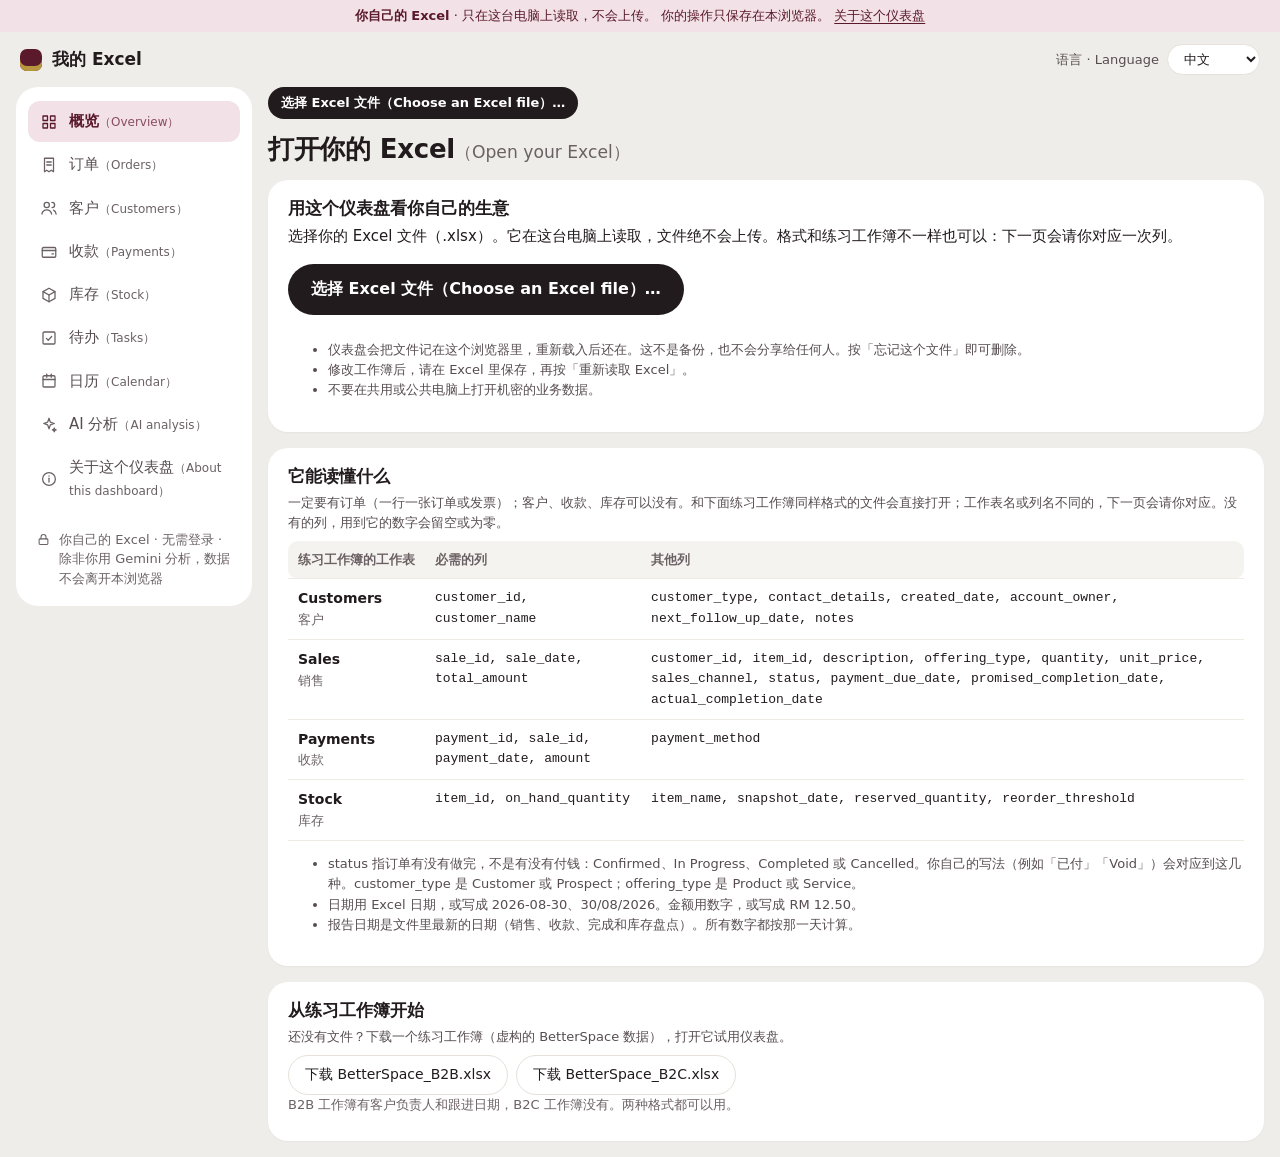
==== src/index.html @ 2688cf26 "Initial commit" ====
<!doctype html>
<html lang="zh-CN">
<head>
<meta charset="utf-8">
<meta name="viewport" content="width=device-width, initial-scale=1">
<!-- Data, code and styles are part of this page. The only address it may connect to is Google's Gemini API,
     used only when the viewer presses "Analyse with Gemini" with their own key (src/briefs/gemini.js). -->
<meta http-equiv="Content-Security-Policy" content="default-src 'none'; script-src 'self'; style-src 'self' 'unsafe-inline'; img-src 'self' data:; connect-src https://generativelanguage.googleapis.com; font-src 'none'; base-uri 'none'; form-action 'none'">
<meta name="robots" content="noindex">
<title>业务仪表盘 · Business dashboard</title>
<meta name="theme-color" content="#EFEDE9">
<link rel="stylesheet" href="style.css">
<link rel="icon" href="data:image/svg+xml,%3Csvg xmlns='http://www.w3.org/2000/svg' viewBox='0 0 32 32'%3E%3Crect width='32' height='32' rx='6' fill='%235A1A2B'/%3E%3Cpath d='M8 22V12M14 22V8M20 22v-7M26 22v-3' stroke='%23B8963E' stroke-width='3' stroke-linecap='round'/%3E%3C/svg%3E">
</head>
<body>
<noscript><p class="notice">这个演示需要开启 JavaScript。This demo needs JavaScript enabled.</p></noscript>

<div id="ribbon" class="ribbon" role="note"></div>
<div id="shell" class="shell">
  <header class="topbar">
    <button id="menu-toggle" class="icon-btn" aria-label="Menu" aria-expanded="false" aria-controls="nav">☰</button>
    <div class="brand"><span class="brand-mark" aria-hidden="true"></span><span id="business-name">我的 Excel</span></div>
    <div class="topbar-right">
      <label class="lang"><span>语言 · Language</span>
        <select id="lang-select"><option value="zh-CN">中文</option><option value="en">English</option></select>
      </label>
    </div>
  </header>
  <div class="layout">
    <nav id="nav" class="sidenav" aria-label="Sections"></nav>
    <main id="main" class="main" tabindex="-1">
      <div id="scenario-bar" class="scenario-bar"></div>
      <div id="banner" class="banner" hidden></div>
      <div id="page"></div>
    </main>
  </div>
</div>

<div id="toast" class="toast" role="status" aria-live="polite" hidden></div>
<div id="modal-root"></div>

<script type="module" src="main.js"></script>
</body>
</html>
---- src/style.css ----
/* Business Dashboard Starter — the redesigned look (Oct 2026): white rounded cards on a light warm-grey
   canvas, the brand's 深酒红 wine for emphasis and a soft rose tint for selection, near-black
   pill buttons. Light only by design. Every text colour was checked for at least 4.5:1 contrast
   on the surface it sits on (2026-10-20); chart colours are the validated steps of the earlier look
   (CVD ΔE ≥ 16, ≥ 3:1 on the card). Gold is decoration only, never text.
   No web fonts: the page must work offline, so it uses the fonts already on the computer. */
:root {
  color-scheme: light;
  /* brand */
  --brand: #5A1A2B;        /* 深酒红: emphasis, the reporting date, the dark alert card */
  --brand-soft: #F3E1E8;   /* rose tint: selected menu item, the main figure's card */
  --brand-ink: #5A1A2B;    /* text on the rose tint (10:1) */
  --gold: #B8963E;         /* 古铜金: decoration only (the logo stripe) */
  --page: #EFEDE9;         /* canvas behind the cards */
  --surface: #FFFFFF;      /* cards */
  --surface-2: #F5F3EF;    /* soft fill: hover, tracks, code, side panel items */
  --border: #E6E1DA;       /* hairlines */
  --warm-grey: #8A8084;    /* lines and dashed note outline */
  /* text */
  --ink: #221B1D;          /* body text, 16:1 on white */
  --ink-2: #574D50;        /* secondary text, 8:1 */
  --muted: #6B6164;        /* captions, 6.0:1 on white, 5.1:1 on the canvas */
  /* buttons */
  --btn: #221B1D;          /* primary button */
  --btn-hover: #000000;
  /* charts (validated: lightness band, chroma, CVD ΔE ≥ 16, ≥ 3:1 on card) */
  --accent: #93324B;       /* series 1: wine step */
  --accent-soft: #F3E1E8;
  --series-2: #B08A33;     /* series 2: gold step */
  --series-3: #2370B5;     /* blue */
  --grid: #EEEAE4;
  --axis: #D3CABF;
  /* calendar types: tint + text (≥ 7:1 on the tint) + dot */
  --pay-bg: #FBEBCB;  --pay-ink: #6B4205;  --pay-dot: #C9821F;
  --fol-bg: #ECE6F8;  --fol-ink: #3E2F78;  --fol-dot: #7B66C9;
  --pro-bg: #E3EDD2;  --pro-ink: #2F4A17;  --pro-dot: #5E8F30;
  --task-bg: #DDEBFA; --task-ink: #1B4C80; --task-dot: #2370B5;
  --note-bg: #F2F0EC; --note-ink: #4A4245;
  --overdue: #C9372C;      /* outline and mark for a past deadline (≥ 4.2:1 on the tints, 5.2:1 on white; always with "!") */
  /* status: always shown with a word, never colour alone */
  --good: #3F7A3A;
  --good-text: #3F7A3A;
  --warning: #D08A2A;
  --warning-text: #A5520F;
  --serious: #C66A3D;
  --critical: #C2410C;
  --radius: 14px;          /* controls and small panels */
  --radius-lg: 20px;       /* cards */
  --shadow: 0 1px 2px rgba(34, 27, 29, 0.04);
  --nav-w: 236px;
  --font: "Segoe UI Variable Text", "Segoe UI", -apple-system, BlinkMacSystemFont, "PingFang SC", "Microsoft YaHei UI", "Microsoft YaHei", "Noto Sans SC", "Noto Sans CJK SC", "Source Han Sans SC", system-ui, sans-serif;
}

* { box-sizing: border-box; }
html, body { margin: 0; background: var(--page); color: var(--ink); font: 15px/1.55 var(--font); -webkit-font-smoothing: antialiased; }
[hidden] { display: none !important; }
a { color: var(--brand); text-underline-offset: 3px; }
h1, h2, h3 { margin: 0 0 8px; line-height: 1.25; color: var(--ink); font-weight: 700; text-wrap: balance; }
h1 { font-size: 26px; letter-spacing: -0.01em; } h2 { font-size: 17px; font-weight: 650; } h3 { font-size: 15px; font-weight: 650; }
h1 .en { color: var(--muted); font-weight: 500; font-size: 0.66em; letter-spacing: 0; }
p { margin: 0 0 8px; }
.muted { color: var(--muted); }
.ink2 { color: var(--ink-2); }
.small { font-size: 13px; }
.mono { font-family: ui-monospace, SFMono-Regular, Menlo, Consolas, monospace; font-size: 13px; }
.num { font-variant-numeric: tabular-nums; }
.nowrap { white-space: nowrap; }
.right { text-align: right; }
code { font-family: ui-monospace, SFMono-Regular, Menlo, Consolas, monospace; font-size: 0.92em; background: var(--surface-2); padding: 1px 6px; border-radius: 6px; }
.ico { width: 18px; height: 18px; flex: none; fill: none; stroke: currentColor; stroke-width: 1.7; stroke-linecap: round; stroke-linejoin: round; }

.brand { display: flex; align-items: center; gap: 10px; font-weight: 700; }
.brand-mark { width: 22px; height: 22px; border-radius: 7px; background: var(--brand); box-shadow: inset 0 -5px 0 var(--gold); flex: none; }

/* shell */
.shell { min-height: 100vh; }
.ribbon { background: var(--brand-soft); color: var(--brand-ink); font-size: 13px; padding: 6px 16px; text-align: center; }
.ribbon strong { font-weight: 700; }
.ribbon a { color: var(--brand-ink); }
.topbar { position: sticky; top: 0; z-index: 20; display: flex; align-items: center; gap: 12px; padding: 12px 20px; background: var(--page); }
.topbar .brand { color: var(--ink); font-size: 17px; flex: 1; min-width: 0; overflow: hidden; text-overflow: ellipsis; white-space: nowrap; }
#business-name { min-width: 0; overflow: hidden; text-overflow: ellipsis; }
.topbar-right { display: flex; align-items: center; gap: 8px; }
.lang { display: inline-flex; align-items: center; gap: 8px; font-size: 13px; color: var(--ink-2); }
.lang select { padding: 6px 12px; border-radius: 999px; }
.scenario-bar { display: flex; flex-wrap: wrap; align-items: center; gap: 8px 10px; margin-bottom: 14px; }
.scenario-bar:empty { display: none; }
.scn-group { display: flex; align-items: center; gap: 6px; flex-wrap: wrap; }
.scn-label { font-size: 12px; color: var(--muted); font-weight: 600; }
.segmented { display: inline-flex; border: 1px solid var(--border); border-radius: 999px; overflow: hidden; background: var(--surface); }
.segmented button { font: inherit; font-size: 13px; border: 0; background: transparent; color: var(--ink-2); padding: 5px 12px; cursor: pointer; white-space: nowrap; flex-shrink: 0; }
.segmented button:hover { background: var(--surface-2); }
/* A long business name (the site's BUSINESS_NAME) is shortened with … on narrow screens; the other labels keep their size. */
.segmented button.shrink { flex-shrink: 1; min-width: 4em; max-width: 12em; overflow: hidden; text-overflow: ellipsis; white-space: nowrap; }
.segmented button.active { background: var(--btn); color: #fff; font-weight: 600; }
.scn-note { font-size: 12.5px; color: var(--muted); }
.scn-file { display: inline-flex; align-items: center; gap: 8px; font-size: 13px; color: var(--ink); background: var(--surface); border-radius: 999px; padding: 6px 14px; max-width: 300px; white-space: nowrap; }
.scn-file > span { overflow: hidden; text-overflow: ellipsis; }
.scn-file .ico { width: 16px; height: 16px; color: var(--muted); }
.excel-open .btn.primary { font-size: 16px; padding: 12px 22px; margin: 8px 0 12px; }
.layout { display: grid; grid-template-columns: var(--nav-w) minmax(0, 1fr); gap: 16px; padding: 0 16px 16px; min-height: calc(100vh - 110px); }
.sidenav { position: sticky; top: 70px; align-self: start; max-height: calc(100vh - 86px); overflow-y: auto; background: var(--surface); border-radius: 22px; padding: 14px 12px; display: flex; flex-direction: column; gap: 2px; }
.sidenav a { display: flex; align-items: center; gap: 11px; padding: 9px 12px; border-radius: 12px; color: var(--ink-2); text-decoration: none; }
.sidenav a .ico { color: var(--muted); }
.sidenav a:hover { background: var(--surface-2); }
.sidenav a.active { background: var(--brand-soft); color: var(--brand-ink); font-weight: 650; }
.sidenav a.active .ico { color: var(--brand); }
.sidenav a[hidden] { display: none !important; }
.nav-label { flex: 1; min-width: 0; }
.nav-label .en { color: var(--muted); font-size: 12px; font-weight: 400; }
.sidenav a.active .nav-label .en { color: #8A4D60; }
.sidenav-foot { margin-top: auto; padding: 16px 8px 4px; display: flex; gap: 8px; align-items: flex-start; line-height: 1.5; }
.sidenav-foot .ico { width: 15px; height: 15px; margin-top: 2px; }
.count { background: var(--surface-2); border-radius: 999px; padding: 0 8px; font-size: 12px; color: var(--ink-2); font-weight: 600; }
.sidenav a.active .count { background: #fff; }
.count:empty { display: none; }
.main { padding: 0; min-width: 0; }
#menu-toggle { display: none; }
@media (max-width: 860px) {
  .layout { grid-template-columns: 1fr; padding: 0 12px 12px; }
  .sidenav { display: none; position: fixed; top: 0; left: 0; bottom: 0; width: min(280px, 85vw); max-height: none; z-index: 45; border-radius: 0 22px 22px 0; box-shadow: 4px 0 24px rgba(34, 27, 29, 0.18); }
  .sidenav.open { display: flex; }
  .nav-backdrop { position: fixed; inset: 0; z-index: 44; background: rgba(34, 27, 29, 0.35); }
  #menu-toggle { display: inline-flex; }
  .topbar { padding: 10px 12px; }
}
@media (max-width: 520px) {
  .lang > span { display: none; }
  .scn-group { width: 100%; }
  .scn-note { display: none; } /* the scope card on each page shows the reporting date */
  h1 { font-size: 22px; }
}

/* components */
a.btn { display: inline-block; text-decoration: none; margin-bottom: 8px; }
.btn { font: inherit; font-size: 14px; border: 1px solid var(--border); background: var(--surface); color: var(--ink); padding: 8px 16px; border-radius: 999px; cursor: pointer; }
.btn:hover { background: var(--surface-2); }
.btn.primary { background: var(--btn); color: #fff; border-color: transparent; font-weight: 600; }
.btn.primary:hover { background: var(--btn-hover); }
.btn.ghost { background: transparent; }
.btn.ghost:hover { background: var(--surface); }
.btn.small { padding: 5px 12px; font-size: 13px; }
.btn.danger { color: var(--critical); }
.btn:disabled { opacity: 0.5; cursor: not-allowed; }
.icon-btn { font: inherit; border: 0; background: transparent; color: var(--ink); font-size: 20px; cursor: pointer; padding: 2px 6px; }
.icon-round { width: 34px; height: 34px; border-radius: 50%; border: 0; background: var(--surface-2); color: var(--ink-2); display: inline-grid; place-items: center; cursor: pointer; flex: none; }
.icon-round:hover { background: var(--border); }
.badge { display: inline-flex; align-items: center; gap: 4px; padding: 2px 10px; border-radius: 999px; font-size: 12px; font-weight: 600; border: 1px solid var(--border); }
.muted-badge { color: var(--muted); }
.badge.good { color: var(--good-text); border-color: var(--good); }
.badge.warning { color: var(--warning-text); background: color-mix(in srgb, var(--warning) 25%, transparent); }
.badge.serious { color: var(--ink); background: color-mix(in srgb, var(--serious) 25%, transparent); }
.badge.critical { color: #fff; background: var(--critical); border-color: transparent; }
.badge.info { color: var(--brand); }
.banner { padding: 12px 16px; border-radius: var(--radius); margin-bottom: 14px; background: var(--surface); }
.banner.warning { box-shadow: inset 4px 0 0 var(--warning); }
.banner.critical { box-shadow: inset 4px 0 0 var(--critical); }
.banner.info { box-shadow: inset 4px 0 0 var(--brand); }
.notice { padding: 12px; }
.card { background: var(--surface); border-radius: var(--radius-lg); padding: 18px 20px; box-shadow: var(--shadow); min-width: 0; }
.card h2, .card h3 { margin-bottom: 6px; }
.card .scope { font-size: 12.5px; color: var(--muted); margin-bottom: 10px; }
/* cards stacked on a page keep a gap between them (in a grid the grid's gap does this) */
.card + .card, .card + .tiles, .tiles + .card, .filters + .card, .card + .filters { margin-top: 16px; }
.grid > .card, .cal-layout > .card, .tiles > .card { margin-top: 0; }
.grid { display: grid; gap: 16px; }
.grid.cols-2 { grid-template-columns: repeat(auto-fit, minmax(min(100%, 420px), 1fr)); }
.grid.cols-3 { grid-template-columns: repeat(auto-fit, minmax(240px, 1fr)); }
.tiles { display: grid; gap: 16px; grid-template-columns: repeat(auto-fit, minmax(200px, 1fr)); margin-bottom: 16px; }
.tile { background: var(--surface); border-radius: var(--radius-lg); padding: 16px 18px; box-shadow: var(--shadow); min-width: 0; }
.tile .label { font-size: 13px; color: var(--ink-2); }
.tile .value { font-size: 28px; font-weight: 700; margin: 6px 0 4px; color: var(--ink); font-variant-numeric: tabular-nums; letter-spacing: -0.01em; line-height: 1.15; overflow-wrap: anywhere; }
.tile .delta { font-size: 13px; color: var(--ink-2); }
.tile .delta.up { color: var(--good-text); } .tile .delta.down { color: var(--critical); }
.tile .foot { font-size: 12.5px; color: var(--muted); margin-top: 2px; }
/* the main figure: rose card, large wine number; two columns wide on a wide screen */
.tile.hero { background: var(--brand-soft); padding: 20px 22px; }
.tile.hero .label, .tile.hero .foot { color: #6E3346; }
.tile.hero .value { color: var(--brand-ink); font-size: 42px; margin: 10px 0 8px; }
.tile.hero .delta { display: inline-block; background: #fff; border-radius: 999px; padding: 3px 12px; font-weight: 600; color: var(--ink-2); }
.tile.hero .delta.up { color: var(--good-text); } .tile.hero .delta.down { color: var(--critical); }
@media (min-width: 900px) { .tile.hero { grid-column: span 2; } }
@media (min-width: 1100px) { .overview-tiles { grid-template-columns: repeat(4, minmax(0, 1fr)); } }
/* something to act on (overdue money, a data problem): the dark wine card */
.tile.alert { background: var(--brand); }
.tile.alert .label, .tile.alert .foot { color: #EBCBD5; }
.tile.alert .value { color: #fff; }
.page-head { display: flex; flex-wrap: wrap; align-items: center; gap: 8px 16px; margin: 4px 0 14px; }
.page-head h1 { flex: 1 1 auto; margin: 0; }
.filters { display: flex; flex-wrap: wrap; gap: 8px; align-items: center; margin-bottom: 14px; }
.filters label { display: inline-flex; align-items: center; gap: 6px; font-size: 13px; color: var(--ink-2); }
select, input[type="text"], input[type="date"], input[type="search"], textarea { font: inherit; color: var(--ink); background: var(--surface); border: 1px solid var(--border); border-radius: 10px; padding: 7px 10px; max-width: 100%; }
.filters select { border-radius: 999px; padding: 6px 12px; }
textarea { width: 100%; min-height: 90px; }
input[type="search"] { min-width: 180px; border-radius: 999px; padding: 7px 14px; }
.field { display: flex; flex-direction: column; gap: 4px; margin-bottom: 10px; }
.field > span { font-size: 13px; color: var(--ink-2); }
.field input[type="text"], .field input[type="date"] { width: 100%; }
.row { display: flex; gap: 8px; flex-wrap: wrap; align-items: center; }
.stack { display: flex; flex-direction: column; gap: 8px; }
.table-wrap { overflow: auto; max-width: 100%; }
table { border-collapse: collapse; width: 100%; font-size: 14px; }
th, td { text-align: left; padding: 9px 10px; border-bottom: 1px solid var(--grid); vertical-align: top; }
th { color: var(--muted); font-weight: 600; font-size: 12.5px; white-space: nowrap; cursor: pointer; user-select: none; background: var(--surface-2); }
th:first-child { border-radius: 10px 0 0 10px; } th:last-child { border-radius: 0 10px 10px 0; }
th.sorted::after { content: " ▾"; color: var(--muted); }
th.sorted.asc::after { content: " ▴"; }
td.num, th.num { text-align: right; font-variant-numeric: tabular-nums; }
tr.clickable { cursor: pointer; }
tr.clickable:hover { background: var(--surface-2); }
.empty { color: var(--muted); padding: 12px; text-align: center; }
.kv { display: grid; grid-template-columns: max-content 1fr; gap: 6px 16px; font-size: 14px; }
.kv dt { color: var(--ink-2); } .kv dd { margin: 0; word-break: break-word; }
.list { list-style: none; margin: 0; padding: 0; }
.list li { padding: 10px 0; border-bottom: 1px solid var(--grid); }
.list li:last-child { border-bottom: 0; }
.list li > a { font-weight: 600; color: var(--ink); text-decoration: none; }
.list li > a:hover { color: var(--brand); text-decoration: underline; }
.toast { position: fixed; bottom: 20px; left: 50%; transform: translateX(-50%); background: var(--btn); color: #fff; padding: 10px 18px; border-radius: 999px; z-index: 50; max-width: min(90vw, 560px); box-shadow: 0 6px 20px rgba(34, 27, 29, 0.2); }
.toast.error { background: var(--critical); color: #fff; }
.hint { font-size: 13px; color: var(--muted); }
.steps { padding-left: 20px; } .steps li { margin-bottom: 6px; }
.pill-tabs { display: flex; gap: 6px; flex-wrap: wrap; margin-bottom: 12px; }
.pill-tabs button { font: inherit; border: 1px solid var(--border); background: var(--surface); padding: 5px 14px; border-radius: 999px; cursor: pointer; color: var(--ink-2); font-size: 13px; }
.pill-tabs button.active { background: var(--btn); color: #fff; border-color: transparent; font-weight: 600; }

/* tasks */
.task { display: grid; grid-template-columns: 1fr auto; gap: 8px 12px; padding: 14px 0; border-bottom: 1px solid var(--grid); }
.task:last-child { border-bottom: 0; }
.task .title { font-weight: 650; }
.task .meta { font-size: 13px; color: var(--ink-2); display: flex; flex-wrap: wrap; gap: 4px 12px; margin-top: 4px; }
.task .reason { font-size: 14px; color: var(--ink-2); margin-top: 4px; }
.task .actions { display: flex; flex-direction: column; gap: 6px; align-items: flex-end; }
.task .actions .row { justify-content: flex-end; }
.task.done .title { text-decoration: line-through; color: var(--muted); }
@media (max-width: 600px) { .task { grid-template-columns: 1fr; } .task .actions { align-items: flex-start; } }
.status { font-size: 12px; font-weight: 600; padding: 1px 9px; border-radius: 999px; border: 1px solid var(--border); }
.status.suggested { color: var(--brand); }
.status.accepted { color: var(--brand-ink); background: var(--brand-soft); border-color: transparent; }
.status.completed { color: var(--good-text); border-color: var(--good); }
.status.dismissed, .status.resolved { color: var(--muted); }
.status.stale { color: var(--warning-text); background: color-mix(in srgb, var(--warning) 25%, transparent); }
.status.new { color: var(--series-3); border-color: var(--series-3); }
.status.carried { color: var(--ink-2); background: var(--surface-2); }
.status.ai { color: #fff; background: var(--brand); border-color: transparent; }
.ai-pick { margin-top: 8px; padding: 8px 12px; border-left: 3px solid var(--brand); background: var(--brand-soft); color: var(--brand-ink); border-radius: 0 10px 10px 0; font-size: 14px; }
.ai-pick b { font-weight: 650; }
.task .meta .status + .status { margin-left: 4px; }

/* calendar */
.cal-kpis .tile .value { font-size: 26px; }
.tile.warn-tile .value { color: var(--overdue); }
.cal-layout { display: grid; grid-template-columns: minmax(0, 1fr) 300px; gap: 16px; align-items: start; margin-bottom: 10px; }
.cal-toolbar { display: flex; flex-wrap: wrap; align-items: center; gap: 8px; margin-bottom: 12px; }
.cal-toolbar h2 { margin: 0 4px; font-size: 20px; white-space: nowrap; }
.cal-views { margin-left: auto; display: inline-flex; background: var(--surface-2); border-radius: 999px; padding: 3px; }
.cal-views button { font: inherit; font-size: 13px; border: 0; background: transparent; color: var(--ink-2); padding: 5px 12px; border-radius: 999px; cursor: pointer; white-space: nowrap; }
.cal-views button.active { background: var(--surface); color: var(--ink); font-weight: 650; box-shadow: 0 1px 2px rgba(34, 27, 29, 0.08); }
.legend { display: flex; gap: 6px 16px; flex-wrap: wrap; font-size: 12.5px; color: var(--ink-2); margin: 0 0 12px; }
.legend span { display: inline-flex; align-items: center; gap: 6px; }
.legend span::before { content: ""; display: inline-block; flex: none; width: 9px; height: 9px; border-radius: 50%; background: var(--axis); }
.legend .t-payment::before { background: var(--pay-dot); } .legend .t-followup::before { background: var(--fol-dot); } .legend .t-completion::before { background: var(--pro-dot); } .legend .t-task::before { background: var(--task-dot); }
.legend .t-entry::before { background: transparent; border: 1.5px dashed var(--warm-grey); width: 7px; height: 7px; }
.legend .overdue::before { background: transparent; border: 2px solid var(--overdue); width: 7px; height: 7px; border-radius: 3px; }
.cal-grid { display: grid; grid-template-columns: repeat(7, minmax(0, 1fr)); border: 1px solid var(--grid); border-radius: var(--radius); overflow: hidden; }
.cal-dow { font-size: 12px; color: var(--muted); padding: 8px 10px; background: var(--surface-2); border-bottom: 1px solid var(--grid); }
.cal-dow + .cal-dow, .cal-day:not(:nth-child(7n + 1)) { border-left: 1px solid var(--grid); }
.cal-day { min-height: 104px; padding: 6px; border-top: 1px solid var(--grid); display: flex; flex-direction: column; gap: 4px; cursor: pointer; min-width: 0; position: relative; }
.cal-dow + .cal-day, .cal-grid > .cal-day:nth-child(-n + 14) { border-top: 0; }
.cal-day.weekend { background: #FBFAF8; }
.cal-day:hover { background: #FBF6F8; }
.cal-day.selected { background: #FBF4F7; box-shadow: inset 0 0 0 2px var(--brand); }
.cal-day .d { font: inherit; font-size: 13px; font-weight: 650; color: var(--ink); width: 26px; height: 26px; border-radius: 50%; border: 0; background: transparent; display: grid; place-items: center; cursor: pointer; padding: 0; }
.cal-day.other .d { color: var(--muted); font-weight: 400; }
.cal-day.today .d { background: var(--brand); color: #fff; }
.rd-tag { font-size: 11px; font-weight: 650; color: var(--brand); }
.cal-day .rd-tag { position: absolute; top: 11px; left: 38px; right: 4px; white-space: nowrap; overflow: hidden; text-overflow: ellipsis; }
.cal-item { display: flex; align-items: flex-start; gap: 5px; width: 100%; text-align: left; font: inherit; font-size: 11.5px; line-height: 1.3; border: 0; border-radius: 8px; padding: 4px 6px; cursor: pointer; background: var(--note-bg); color: var(--note-ink); min-width: 0; }
.cal-item .txt { display: -webkit-box; -webkit-line-clamp: 2; -webkit-box-orient: vertical; overflow: hidden; word-break: break-word; min-width: 0; }
.cal-item.full .txt { display: block; }
.cal-day.other .cal-item { opacity: 0.7; }
.cal-item .dot { width: 7px; height: 7px; border-radius: 50%; flex: none; margin-top: 4px; background: var(--warm-grey); }
.cal-item .mark { flex: none; width: 13px; height: 13px; border-radius: 50%; background: var(--overdue); color: #fff; font-size: 9.5px; font-weight: 800; line-height: 13px; text-align: center; margin-top: 1px; }
.cal-item:hover { filter: brightness(0.97); }
.cal-item.t-payment { background: var(--pay-bg); color: var(--pay-ink); } .cal-item.t-payment .dot { background: var(--pay-dot); }
.cal-item.t-followup { background: var(--fol-bg); color: var(--fol-ink); } .cal-item.t-followup .dot { background: var(--fol-dot); }
.cal-item.t-completion { background: var(--pro-bg); color: var(--pro-ink); } .cal-item.t-completion .dot { background: var(--pro-dot); }
.cal-item.t-task { background: var(--task-bg); color: var(--task-ink); } .cal-item.t-task .dot { background: var(--task-dot); }
.cal-item.t-entry { box-shadow: inset 0 0 0 1px var(--warm-grey); }
.cal-item.t-entry .dot { background: transparent; border: 1.5px dashed var(--warm-grey); }
.cal-item.overdue { box-shadow: inset 0 0 0 1.5px var(--overdue); }
/* AI analysis picks: "AI" tag (wine, 12:1 white on it); a top pick not yet accepted is dashed */
.ai-tag { flex: none; display: inline-block; font-size: 9.5px; font-weight: 800; letter-spacing: 0.02em; line-height: 13px; padding: 0 4px; border-radius: 4px; background: var(--brand); color: #fff; margin-top: 1px; }
.cal-item.suggested, .agenda-item.suggested { background: var(--surface); box-shadow: none; outline: 1.5px dashed var(--task-dot); outline-offset: -1.5px; }
.legend .ai-key::before { display: none; }
.legend .suggested-key::before { background: transparent; border: 1.5px dashed var(--task-dot); width: 7px; height: 7px; border-radius: 3px; }
.cal-more { font: inherit; font-size: 11.5px; color: var(--ink-2); background: transparent; border: 0; padding: 0 6px; text-align: left; cursor: pointer; }
.cal-more:hover { color: var(--brand); text-decoration: underline; }
.cal-week { display: grid; grid-template-columns: repeat(7, minmax(0, 1fr)); gap: 8px; }
.cal-wday { background: var(--surface-2); border-radius: var(--radius); padding: 10px 8px; min-height: 220px; cursor: pointer; min-width: 0; }
.cal-wday.selected { box-shadow: inset 0 0 0 2px var(--brand); background: #FBF4F7; }
.wd-head { display: flex; flex-direction: column; font-size: 12.5px; font-weight: 650; margin-bottom: 8px; }
.cal-wday.today .wd-head > span:first-child { color: var(--brand); }
.cal-list { display: flex; flex-direction: column; gap: 8px; }
.list-date { font: inherit; font-size: 13px; font-weight: 650; color: var(--ink); background: transparent; border: 0; text-align: left; padding: 10px 2px 0; cursor: pointer; display: flex; gap: 10px; align-items: baseline; }
.list-date.today { color: var(--brand); }
.cal-agenda { position: sticky; top: 70px; }
.ag-head { display: flex; justify-content: space-between; align-items: center; gap: 8px; }
.ag-head h3 { margin: 0; font-size: 18px; }
.rd-pill { background: var(--brand); color: #fff; border-radius: 999px; padding: 2px 10px; font-size: 12px; font-weight: 650; white-space: nowrap; }
.ag-sub { margin: 4px 0 14px; }
.ag-section { font-size: 12.5px; color: var(--muted); margin: 18px 0 10px; }
.agenda-item { display: flex; gap: 12px; align-items: center; width: 100%; text-align: left; font: inherit; border: 0; background: var(--surface-2); border-radius: 16px; padding: 11px 12px; margin-bottom: 8px; cursor: pointer; color: var(--ink); }
.agenda-item:hover { background: #EFECE7; }
.agenda-item.overdue { box-shadow: inset 0 0 0 1.5px var(--overdue); }
.ai-icon { width: 34px; height: 34px; border-radius: 11px; display: grid; place-items: center; flex: none; background: var(--note-bg); color: var(--note-ink); }
.agenda-item.t-payment .ai-icon { background: var(--pay-bg); color: var(--pay-ink); }
.agenda-item.t-followup .ai-icon { background: var(--fol-bg); color: var(--fol-ink); }
.agenda-item.t-completion .ai-icon { background: var(--pro-bg); color: var(--pro-ink); }
.agenda-item.t-task .ai-icon { background: var(--task-bg); color: var(--task-ink); }
.agenda-item.t-entry .ai-icon { background: #fff; }
.ai-text { flex: 1; min-width: 0; display: flex; flex-direction: column; }
.ai-text b { font-size: 13.5px; font-weight: 650; line-height: 1.35; word-break: break-word; }
.ai-text > span { font-size: 12px; color: var(--muted); }
.od-word { color: var(--overdue); font-weight: 650; }
.ai-text > .ai-why { color: var(--brand-ink); margin-top: 3px; word-break: break-word; }
.ai-why .ai-tag { margin-right: 6px; vertical-align: 1px; }
.agenda-item .chev { color: var(--muted); width: 16px; height: 16px; }
.ag-over { display: flex; flex-direction: column; align-items: flex-start; gap: 4px; width: 100%; font: inherit; font-size: 13px; text-align: left; border: 0; border-radius: 16px; padding: 12px 14px; background: #FBE9E7; color: #8A2A20; cursor: pointer; }
.ag-over:hover { background: #F8DEDA; }
.ag-link { font-weight: 650; }
@media (max-width: 1100px) { .cal-layout { grid-template-columns: 1fr; } .cal-agenda { position: static; } }
@media (max-width: 700px) {
  .cal-grid { grid-template-columns: 1fr; border: 0; overflow: visible; gap: 6px; }
  .cal-dow { display: none; }
  .cal-day, .cal-dow + .cal-day, .cal-grid > .cal-day:nth-child(-n + 14) { border: 1px solid var(--grid); border-radius: 12px; min-height: 0; }
  .cal-day:not(:nth-child(7n + 1)) { border-left: 1px solid var(--grid); }
  .cal-day.other, .cal-day.empty:not(.today):not(.selected) { display: none; }
  .cal-week { grid-template-columns: 1fr; }
  .cal-wday { min-height: 0; }
  .cal-views { margin-left: 0; }
  .cal-kpis { grid-template-columns: repeat(2, minmax(0, 1fr)); gap: 10px; }
  .cal-kpis .tile { padding: 12px 14px; }
  .cal-kpis .tile .value { font-size: 22px; }
}

/* chart */
.chart { width: 100%; height: auto; display: block; }
.chart .bar { fill: var(--accent); }
.chart .bar.partial { fill: url(#hatch); stroke: var(--accent); stroke-width: 1; }
.chart .bar.prior { fill: var(--series-2); }
.chart .axis { stroke: var(--axis); stroke-width: 1; }
.chart .grid { stroke: var(--grid); stroke-width: 1; }
.chart text { fill: var(--ink-2); font-size: 11px; font-family: inherit; }
.chart .bar:hover { opacity: 0.85; }
.chart-tip { position: absolute; pointer-events: none; background: var(--btn); color: #fff; font-size: 12px; padding: 4px 10px; border-radius: 999px; white-space: nowrap; transform: translate(-50%, -110%); }
.chart-wrap { position: relative; }
.hbar { display: grid; grid-template-columns: 120px 1fr 90px; gap: 8px; align-items: center; font-size: 13px; margin: 6px 0; }
.hbar .track { height: 10px; background: var(--surface-2); border-radius: 999px; overflow: hidden; }
.hbar .fill { height: 100%; background: var(--accent); border-radius: 999px; }

/* modal & drawer */
.modal-back { position: fixed; inset: 0; background: rgba(34, 27, 29, 0.40); z-index: 40; display: grid; place-items: center; padding: 16px; }
.modal { width: min(640px, 100%); max-height: 90vh; overflow: auto; background: var(--surface); border-radius: var(--radius-lg); padding: 22px; box-shadow: 0 20px 50px rgba(34, 27, 29, 0.25); }
.modal h2 { margin-bottom: 12px; }
.modal .foot { display: flex; justify-content: flex-end; gap: 8px; margin-top: 14px; }
.drawer { position: fixed; top: 8px; right: 8px; bottom: 8px; width: min(520px, calc(100% - 16px)); background: var(--surface); border-radius: var(--radius-lg); z-index: 41; overflow: auto; padding: 22px; box-shadow: 0 20px 50px rgba(34, 27, 29, 0.25); }
.drawer .close { float: right; }
.match-role table select, .match-values table select { font: inherit; max-width: 100%; }
.match-role tr.missing td, .match-values tr.missing td { background: var(--surface-2); }
.match-role .badge { margin-left: 6px; }
.good-text { color: var(--good-text); }
.ai-live .key-input { flex: 1; min-width: 12em; font: inherit; padding: 7px 12px; border: 1px solid var(--border); border-radius: 10px; background: var(--surface); color: var(--ink); }
.ai-answer { margin-top: 14px; border-top: 1px solid var(--border); padding-top: 12px; }
.ai-answer .answer-text { white-space: pre-wrap; word-break: break-word; line-height: 1.65; margin: 8px 0 12px; }
.ai-section h4 { font-size: 14px; font-weight: 650; margin: 16px 0 6px; }
.ai-section p, .ai-section li { line-height: 1.65; word-break: break-word; }
.ai-section ol, .ai-section ul { margin: 0 0 4px; padding-left: 22px; }
.ai-section li { margin-bottom: 8px; }
pre.facts { background: var(--surface-2); padding: 12px; border-radius: 12px; overflow: auto; font-size: 12px; max-height: 360px; white-space: pre-wrap; word-break: break-word; }
details summary { cursor: pointer; color: var(--brand); font-size: 14px; margin: 6px 0; }
.brief h2 { font-size: 19px; }
.brief .steps li { margin-bottom: 10px; }
.scope-card { margin-bottom: 14px; padding: 10px 16px; border-radius: var(--radius); box-shadow: none; }
:focus-visible { outline: 2px solid var(--series-3); outline-offset: 2px; }
.ok { color: var(--good-text); } .bad { color: var(--critical); } .warn { color: var(--warning-text); }
.sr-only { position: absolute; width: 1px; height: 1px; overflow: hidden; clip: rect(0 0 0 0); }
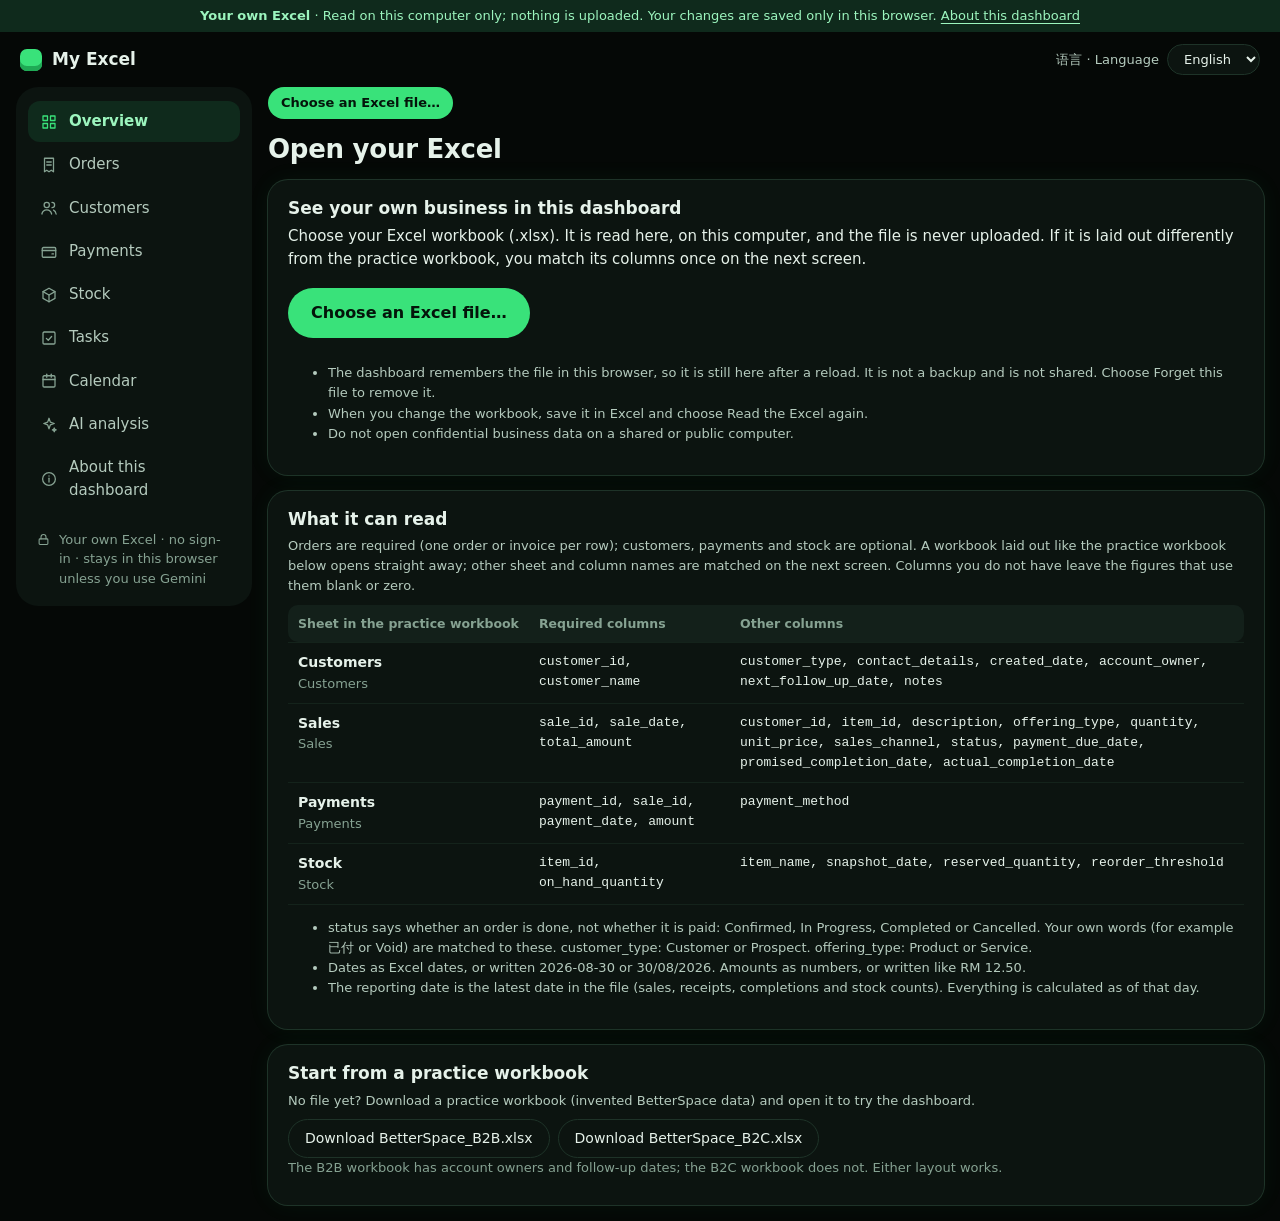
==== commit 1a005f54: "Start lead-management redesign: dark green theme, English default, lead mockup - Theme: black backgr" ====
--- a/src/index.html
+++ b/src/index.html
@@ -1,5 +1,5 @@
 <!doctype html>
-<html lang="zh-CN">
+<html lang="en">
 <head>
 <meta charset="utf-8">
 <meta name="viewport" content="width=device-width, initial-scale=1">
@@ -7,8 +7,8 @@
      used only when the viewer presses "Analyse with Gemini" with their own key (src/briefs/gemini.js). -->
 <meta http-equiv="Content-Security-Policy" content="default-src 'none'; script-src 'self'; style-src 'self' 'unsafe-inline'; img-src 'self' data:; connect-src https://generativelanguage.googleapis.com; font-src 'none'; base-uri 'none'; form-action 'none'">
 <meta name="robots" content="noindex">
-<title>业务仪表盘 · Business dashboard</title>
-<meta name="theme-color" content="#EFEDE9">
+<title>Business dashboard</title>
+<meta name="theme-color" content="#050806">
 <link rel="stylesheet" href="style.css">
 <link rel="icon" href="data:image/svg+xml,%3Csvg xmlns='http://www.w3.org/2000/svg' viewBox='0 0 32 32'%3E%3Crect width='32' height='32' rx='6' fill='%235A1A2B'/%3E%3Cpath d='M8 22V12M14 22V8M20 22v-7M26 22v-3' stroke='%23B8963E' stroke-width='3' stroke-linecap='round'/%3E%3C/svg%3E">
 </head>
@@ -22,7 +22,7 @@
     <div class="brand"><span class="brand-mark" aria-hidden="true"></span><span id="business-name">我的 Excel</span></div>
     <div class="topbar-right">
       <label class="lang"><span>语言 · Language</span>
-        <select id="lang-select"><option value="zh-CN">中文</option><option value="en">English</option></select>
+        <select id="lang-select"><option value="en">English</option><option value="zh-CN">中文</option></select>
       </label>
     </div>
   </header>
--- a/src/style.css
+++ b/src/style.css
@@ -1,52 +1,57 @@
-/* Business Dashboard Starter — the redesigned look (Oct 2026): white rounded cards on a light warm-grey
-   canvas, the brand's 深酒红 wine for emphasis and a soft rose tint for selection, near-black
-   pill buttons. Light only by design. Every text colour was checked for at least 4.5:1 contrast
-   on the surface it sits on (2026-10-20); chart colours are the validated steps of the earlier look
-   (CVD ΔE ≥ 16, ≥ 3:1 on the card). Gold is decoration only, never text.
+/* Business Dashboard Starter — neon-green control-room look (Nov 2026): dark green-black panels with
+   a thin green outline and soft glow on a near-black canvas, neon green for emphasis, a deep green
+   tint for selection, green pill buttons. Dark only by design. Text colours keep at least 4.5:1 contrast on the surface
+   they sit on; chart and calendar colours were lightened for the dark cards (≥ 3:1).
+   Gold is decoration only, never text.
    No web fonts: the page must work offline, so it uses the fonts already on the computer. */
 :root {
-  color-scheme: light;
+  color-scheme: dark;
   /* brand */
-  --brand: #5A1A2B;        /* 深酒红: emphasis, the reporting date, the dark alert card */
-  --brand-soft: #F3E1E8;   /* rose tint: selected menu item, the main figure's card */
-  --brand-ink: #5A1A2B;    /* text on the rose tint (10:1) */
-  --gold: #B8963E;         /* 古铜金: decoration only (the logo stripe) */
-  --page: #EFEDE9;         /* canvas behind the cards */
-  --surface: #FFFFFF;      /* cards */
-  --surface-2: #F5F3EF;    /* soft fill: hover, tracks, code, side panel items */
-  --border: #E6E1DA;       /* hairlines */
-  --warm-grey: #8A8084;    /* lines and dashed note outline */
+  --brand: #39E27A;        /* neon green: emphasis, links, the reporting date */
+  --on-brand: #04140A;     /* text on a --brand fill */
+  --brand-deep: #0E3A22;   /* 深酒红: the dark alert card */
+  --brand-soft: #0F2A1C;   /* deep wine tint: selected menu item, the main figure's card */
+  --brand-ink: #9CF5BE;    /* text on the wine tint */
+  --brand-ink-2: #6FD69A;  /* secondary text on the wine tint */
+  --gold: #1FAA55;         /* 古铜金: decoration only (the logo stripe) */
+  --page: #050806;         /* canvas behind the cards */
+  --surface: #0C1410;      /* cards */
+  --surface-2: #13201A;    /* soft fill: hover, tracks, code, side panel items */
+  --border: #1E3328;       /* hairlines */
+  --warm-grey: #4F6B5B;    /* lines and dashed note outline */
   /* text */
-  --ink: #221B1D;          /* body text, 16:1 on white */
-  --ink-2: #574D50;        /* secondary text, 8:1 */
-  --muted: #6B6164;        /* captions, 6.0:1 on white, 5.1:1 on the canvas */
+  --ink: #E6F2EA;          /* body text */
+  --ink-2: #B5CBBE;        /* secondary text */
+  --muted: #86A292;        /* captions */
   /* buttons */
-  --btn: #221B1D;          /* primary button */
-  --btn-hover: #000000;
-  /* charts (validated: lightness band, chroma, CVD ΔE ≥ 16, ≥ 3:1 on card) */
-  --accent: #93324B;       /* series 1: wine step */
-  --accent-soft: #F3E1E8;
-  --series-2: #B08A33;     /* series 2: gold step */
-  --series-3: #2370B5;     /* blue */
-  --grid: #EEEAE4;
-  --axis: #D3CABF;
+  --btn: #39E27A;          /* primary button (light pill) */
+  --btn-hover: #5CF095;
+  --btn-ink: #04140A;      /* text on the primary button */
+  /* charts (≥ 3:1 on the dark card) */
+  --accent: #39E27A;       /* series 1: wine step */
+  --accent-soft: #0F2A1C;
+  --series-2: #B6F09C;     /* series 2: gold step */
+  --series-3: #2CC6C0;     /* blue */
+  --grid: #14231B;
+  --axis: #2A4536;
   /* calendar types: tint + text (≥ 7:1 on the tint) + dot */
-  --pay-bg: #FBEBCB;  --pay-ink: #6B4205;  --pay-dot: #C9821F;
-  --fol-bg: #ECE6F8;  --fol-ink: #3E2F78;  --fol-dot: #7B66C9;
-  --pro-bg: #E3EDD2;  --pro-ink: #2F4A17;  --pro-dot: #5E8F30;
-  --task-bg: #DDEBFA; --task-ink: #1B4C80; --task-dot: #2370B5;
-  --note-bg: #F2F0EC; --note-ink: #4A4245;
-  --overdue: #C9372C;      /* outline and mark for a past deadline (≥ 4.2:1 on the tints, 5.2:1 on white; always with "!") */
+  --pay-bg: #3A2C12;  --pay-ink: #F5D9A3;  --pay-dot: #E0A040;
+  --fol-bg: #2A2342;  --fol-ink: #DCD3F7;  --fol-dot: #9D8AE0;
+  --pro-bg: #233019;  --pro-ink: #D3E8BB;  --pro-dot: #7FB34A;
+  --task-bg: #172A40; --task-ink: #C4DDF6; --task-dot: #4A90D9;
+  --note-bg: #16211B; --note-ink: #D3E3D9;
+  --overdue: #F0645A;      /* outline and mark for a past deadline (always with "!") */
   /* status: always shown with a word, never colour alone */
-  --good: #3F7A3A;
-  --good-text: #3F7A3A;
-  --warning: #D08A2A;
-  --warning-text: #A5520F;
-  --serious: #C66A3D;
-  --critical: #C2410C;
+  --good: #6FB866;
+  --good-text: #7CC473;
+  --warning: #E0A040;
+  --warning-text: #F0B060;
+  --serious: #E08A5C;
+  --critical: #F06A55;     /* text and outlines */
+  --critical-fill: #B8321F; /* fill behind white text */
   --radius: 14px;          /* controls and small panels */
   --radius-lg: 20px;       /* cards */
-  --shadow: 0 1px 2px rgba(34, 27, 29, 0.04);
+  --shadow: 0 0 0 1px var(--border), 0 0 24px rgba(57, 226, 122, 0.06);
   --nav-w: 236px;
   --font: "Segoe UI Variable Text", "Segoe UI", -apple-system, BlinkMacSystemFont, "PingFang SC", "Microsoft YaHei UI", "Microsoft YaHei", "Noto Sans SC", "Noto Sans CJK SC", "Source Han Sans SC", system-ui, sans-serif;
 }
@@ -92,7 +97,7 @@
 .segmented button:hover { background: var(--surface-2); }
 /* A long business name (the site's BUSINESS_NAME) is shortened with … on narrow screens; the other labels keep their size. */
 .segmented button.shrink { flex-shrink: 1; min-width: 4em; max-width: 12em; overflow: hidden; text-overflow: ellipsis; white-space: nowrap; }
-.segmented button.active { background: var(--btn); color: #fff; font-weight: 600; }
+.segmented button.active { background: var(--btn); color: var(--btn-ink); font-weight: 600; }
 .scn-note { font-size: 12.5px; color: var(--muted); }
 .scn-file { display: inline-flex; align-items: center; gap: 8px; font-size: 13px; color: var(--ink); background: var(--surface); border-radius: 999px; padding: 6px 14px; max-width: 300px; white-space: nowrap; }
 .scn-file > span { overflow: hidden; text-overflow: ellipsis; }
@@ -108,19 +113,19 @@
 .sidenav a[hidden] { display: none !important; }
 .nav-label { flex: 1; min-width: 0; }
 .nav-label .en { color: var(--muted); font-size: 12px; font-weight: 400; }
-.sidenav a.active .nav-label .en { color: #8A4D60; }
+.sidenav a.active .nav-label .en { color: var(--brand-ink-2); }
 .sidenav-foot { margin-top: auto; padding: 16px 8px 4px; display: flex; gap: 8px; align-items: flex-start; line-height: 1.5; }
 .sidenav-foot .ico { width: 15px; height: 15px; margin-top: 2px; }
 .count { background: var(--surface-2); border-radius: 999px; padding: 0 8px; font-size: 12px; color: var(--ink-2); font-weight: 600; }
-.sidenav a.active .count { background: #fff; }
+.sidenav a.active .count { background: var(--surface); }
 .count:empty { display: none; }
 .main { padding: 0; min-width: 0; }
 #menu-toggle { display: none; }
 @media (max-width: 860px) {
   .layout { grid-template-columns: 1fr; padding: 0 12px 12px; }
-  .sidenav { display: none; position: fixed; top: 0; left: 0; bottom: 0; width: min(280px, 85vw); max-height: none; z-index: 45; border-radius: 0 22px 22px 0; box-shadow: 4px 0 24px rgba(34, 27, 29, 0.18); }
+  .sidenav { display: none; position: fixed; top: 0; left: 0; bottom: 0; width: min(280px, 85vw); max-height: none; z-index: 45; border-radius: 0 22px 22px 0; box-shadow: 4px 0 24px rgba(0, 0, 0, 0.18); }
   .sidenav.open { display: flex; }
-  .nav-backdrop { position: fixed; inset: 0; z-index: 44; background: rgba(34, 27, 29, 0.35); }
+  .nav-backdrop { position: fixed; inset: 0; z-index: 44; background: rgba(0, 0, 0, 0.6); }
   #menu-toggle { display: inline-flex; }
   .topbar { padding: 10px 12px; }
 }
@@ -135,7 +140,7 @@
 a.btn { display: inline-block; text-decoration: none; margin-bottom: 8px; }
 .btn { font: inherit; font-size: 14px; border: 1px solid var(--border); background: var(--surface); color: var(--ink); padding: 8px 16px; border-radius: 999px; cursor: pointer; }
 .btn:hover { background: var(--surface-2); }
-.btn.primary { background: var(--btn); color: #fff; border-color: transparent; font-weight: 600; }
+.btn.primary { background: var(--btn); color: var(--btn-ink); border-color: transparent; font-weight: 600; }
 .btn.primary:hover { background: var(--btn-hover); }
 .btn.ghost { background: transparent; }
 .btn.ghost:hover { background: var(--surface); }
@@ -150,7 +155,7 @@
 .badge.good { color: var(--good-text); border-color: var(--good); }
 .badge.warning { color: var(--warning-text); background: color-mix(in srgb, var(--warning) 25%, transparent); }
 .badge.serious { color: var(--ink); background: color-mix(in srgb, var(--serious) 25%, transparent); }
-.badge.critical { color: #fff; background: var(--critical); border-color: transparent; }
+.badge.critical { color: #fff; background: var(--critical-fill); border-color: transparent; }
 .badge.info { color: var(--brand); }
 .banner { padding: 12px 16px; border-radius: var(--radius); margin-bottom: 14px; background: var(--surface); }
 .banner.warning { box-shadow: inset 4px 0 0 var(--warning); }
@@ -175,15 +180,15 @@
 .tile .foot { font-size: 12.5px; color: var(--muted); margin-top: 2px; }
 /* the main figure: rose card, large wine number; two columns wide on a wide screen */
 .tile.hero { background: var(--brand-soft); padding: 20px 22px; }
-.tile.hero .label, .tile.hero .foot { color: #6E3346; }
+.tile.hero .label, .tile.hero .foot { color: var(--brand-ink-2); }
 .tile.hero .value { color: var(--brand-ink); font-size: 42px; margin: 10px 0 8px; }
-.tile.hero .delta { display: inline-block; background: #fff; border-radius: 999px; padding: 3px 12px; font-weight: 600; color: var(--ink-2); }
+.tile.hero .delta { display: inline-block; background: var(--surface); border-radius: 999px; padding: 3px 12px; font-weight: 600; color: var(--ink-2); }
 .tile.hero .delta.up { color: var(--good-text); } .tile.hero .delta.down { color: var(--critical); }
 @media (min-width: 900px) { .tile.hero { grid-column: span 2; } }
 @media (min-width: 1100px) { .overview-tiles { grid-template-columns: repeat(4, minmax(0, 1fr)); } }
 /* something to act on (overdue money, a data problem): the dark wine card */
-.tile.alert { background: var(--brand); }
-.tile.alert .label, .tile.alert .foot { color: #EBCBD5; }
+.tile.alert { background: var(--brand-deep); }
+.tile.alert .label, .tile.alert .foot { color: #A8F0C4; }
 .tile.alert .value { color: #fff; }
 .page-head { display: flex; flex-wrap: wrap; align-items: center; gap: 8px 16px; margin: 4px 0 14px; }
 .page-head h1 { flex: 1 1 auto; margin: 0; }
@@ -216,13 +221,13 @@
 .list li:last-child { border-bottom: 0; }
 .list li > a { font-weight: 600; color: var(--ink); text-decoration: none; }
 .list li > a:hover { color: var(--brand); text-decoration: underline; }
-.toast { position: fixed; bottom: 20px; left: 50%; transform: translateX(-50%); background: var(--btn); color: #fff; padding: 10px 18px; border-radius: 999px; z-index: 50; max-width: min(90vw, 560px); box-shadow: 0 6px 20px rgba(34, 27, 29, 0.2); }
-.toast.error { background: var(--critical); color: #fff; }
+.toast { position: fixed; bottom: 20px; left: 50%; transform: translateX(-50%); background: var(--btn); color: var(--btn-ink); padding: 10px 18px; border-radius: 999px; z-index: 50; max-width: min(90vw, 560px); box-shadow: 0 6px 20px rgba(0, 0, 0, 0.2); }
+.toast.error { background: var(--critical-fill); color: #fff; }
 .hint { font-size: 13px; color: var(--muted); }
 .steps { padding-left: 20px; } .steps li { margin-bottom: 6px; }
 .pill-tabs { display: flex; gap: 6px; flex-wrap: wrap; margin-bottom: 12px; }
 .pill-tabs button { font: inherit; border: 1px solid var(--border); background: var(--surface); padding: 5px 14px; border-radius: 999px; cursor: pointer; color: var(--ink-2); font-size: 13px; }
-.pill-tabs button.active { background: var(--btn); color: #fff; border-color: transparent; font-weight: 600; }
+.pill-tabs button.active { background: var(--btn); color: var(--btn-ink); border-color: transparent; font-weight: 600; }
 
 /* tasks */
 .task { display: grid; grid-template-columns: 1fr auto; gap: 8px 12px; padding: 14px 0; border-bottom: 1px solid var(--grid); }
@@ -242,7 +247,7 @@
 .status.stale { color: var(--warning-text); background: color-mix(in srgb, var(--warning) 25%, transparent); }
 .status.new { color: var(--series-3); border-color: var(--series-3); }
 .status.carried { color: var(--ink-2); background: var(--surface-2); }
-.status.ai { color: #fff; background: var(--brand); border-color: transparent; }
+.status.ai { color: var(--on-brand); background: var(--brand); border-color: transparent; }
 .ai-pick { margin-top: 8px; padding: 8px 12px; border-left: 3px solid var(--brand); background: var(--brand-soft); color: var(--brand-ink); border-radius: 0 10px 10px 0; font-size: 14px; }
 .ai-pick b { font-weight: 650; }
 .task .meta .status + .status { margin-left: 4px; }
@@ -255,7 +260,7 @@
 .cal-toolbar h2 { margin: 0 4px; font-size: 20px; white-space: nowrap; }
 .cal-views { margin-left: auto; display: inline-flex; background: var(--surface-2); border-radius: 999px; padding: 3px; }
 .cal-views button { font: inherit; font-size: 13px; border: 0; background: transparent; color: var(--ink-2); padding: 5px 12px; border-radius: 999px; cursor: pointer; white-space: nowrap; }
-.cal-views button.active { background: var(--surface); color: var(--ink); font-weight: 650; box-shadow: 0 1px 2px rgba(34, 27, 29, 0.08); }
+.cal-views button.active { background: var(--surface); color: var(--ink); font-weight: 650; box-shadow: 0 1px 2px rgba(0, 0, 0, 0.08); }
 .legend { display: flex; gap: 6px 16px; flex-wrap: wrap; font-size: 12.5px; color: var(--ink-2); margin: 0 0 12px; }
 .legend span { display: inline-flex; align-items: center; gap: 6px; }
 .legend span::before { content: ""; display: inline-block; flex: none; width: 9px; height: 9px; border-radius: 50%; background: var(--axis); }
@@ -267,12 +272,12 @@
 .cal-dow + .cal-dow, .cal-day:not(:nth-child(7n + 1)) { border-left: 1px solid var(--grid); }
 .cal-day { min-height: 104px; padding: 6px; border-top: 1px solid var(--grid); display: flex; flex-direction: column; gap: 4px; cursor: pointer; min-width: 0; position: relative; }
 .cal-dow + .cal-day, .cal-grid > .cal-day:nth-child(-n + 14) { border-top: 0; }
-.cal-day.weekend { background: #FBFAF8; }
-.cal-day:hover { background: #FBF6F8; }
-.cal-day.selected { background: #FBF4F7; box-shadow: inset 0 0 0 2px var(--brand); }
+.cal-day.weekend { background: #08100B; }
+.cal-day:hover { background: #16261D; }
+.cal-day.selected { background: #173022; box-shadow: inset 0 0 0 2px var(--brand); }
 .cal-day .d { font: inherit; font-size: 13px; font-weight: 650; color: var(--ink); width: 26px; height: 26px; border-radius: 50%; border: 0; background: transparent; display: grid; place-items: center; cursor: pointer; padding: 0; }
 .cal-day.other .d { color: var(--muted); font-weight: 400; }
-.cal-day.today .d { background: var(--brand); color: #fff; }
+.cal-day.today .d { background: var(--brand); color: var(--on-brand); }
 .rd-tag { font-size: 11px; font-weight: 650; color: var(--brand); }
 .cal-day .rd-tag { position: absolute; top: 11px; left: 38px; right: 4px; white-space: nowrap; overflow: hidden; text-overflow: ellipsis; }
 .cal-item { display: flex; align-items: flex-start; gap: 5px; width: 100%; text-align: left; font: inherit; font-size: 11.5px; line-height: 1.3; border: 0; border-radius: 8px; padding: 4px 6px; cursor: pointer; background: var(--note-bg); color: var(--note-ink); min-width: 0; }
@@ -280,7 +285,7 @@
 .cal-item.full .txt { display: block; }
 .cal-day.other .cal-item { opacity: 0.7; }
 .cal-item .dot { width: 7px; height: 7px; border-radius: 50%; flex: none; margin-top: 4px; background: var(--warm-grey); }
-.cal-item .mark { flex: none; width: 13px; height: 13px; border-radius: 50%; background: var(--overdue); color: #fff; font-size: 9.5px; font-weight: 800; line-height: 13px; text-align: center; margin-top: 1px; }
+.cal-item .mark { flex: none; width: 13px; height: 13px; border-radius: 50%; background: var(--overdue); color: var(--on-brand); font-size: 9.5px; font-weight: 800; line-height: 13px; text-align: center; margin-top: 1px; }
 .cal-item:hover { filter: brightness(0.97); }
 .cal-item.t-payment { background: var(--pay-bg); color: var(--pay-ink); } .cal-item.t-payment .dot { background: var(--pay-dot); }
 .cal-item.t-followup { background: var(--fol-bg); color: var(--fol-ink); } .cal-item.t-followup .dot { background: var(--fol-dot); }
@@ -290,7 +295,7 @@
 .cal-item.t-entry .dot { background: transparent; border: 1.5px dashed var(--warm-grey); }
 .cal-item.overdue { box-shadow: inset 0 0 0 1.5px var(--overdue); }
 /* AI analysis picks: "AI" tag (wine, 12:1 white on it); a top pick not yet accepted is dashed */
-.ai-tag { flex: none; display: inline-block; font-size: 9.5px; font-weight: 800; letter-spacing: 0.02em; line-height: 13px; padding: 0 4px; border-radius: 4px; background: var(--brand); color: #fff; margin-top: 1px; }
+.ai-tag { flex: none; display: inline-block; font-size: 9.5px; font-weight: 800; letter-spacing: 0.02em; line-height: 13px; padding: 0 4px; border-radius: 4px; background: var(--brand); color: var(--on-brand); margin-top: 1px; }
 .cal-item.suggested, .agenda-item.suggested { background: var(--surface); box-shadow: none; outline: 1.5px dashed var(--task-dot); outline-offset: -1.5px; }
 .legend .ai-key::before { display: none; }
 .legend .suggested-key::before { background: transparent; border: 1.5px dashed var(--task-dot); width: 7px; height: 7px; border-radius: 3px; }
@@ -298,7 +303,7 @@
 .cal-more:hover { color: var(--brand); text-decoration: underline; }
 .cal-week { display: grid; grid-template-columns: repeat(7, minmax(0, 1fr)); gap: 8px; }
 .cal-wday { background: var(--surface-2); border-radius: var(--radius); padding: 10px 8px; min-height: 220px; cursor: pointer; min-width: 0; }
-.cal-wday.selected { box-shadow: inset 0 0 0 2px var(--brand); background: #FBF4F7; }
+.cal-wday.selected { box-shadow: inset 0 0 0 2px var(--brand); background: #173022; }
 .wd-head { display: flex; flex-direction: column; font-size: 12.5px; font-weight: 650; margin-bottom: 8px; }
 .cal-wday.today .wd-head > span:first-child { color: var(--brand); }
 .cal-list { display: flex; flex-direction: column; gap: 8px; }
@@ -307,18 +312,18 @@
 .cal-agenda { position: sticky; top: 70px; }
 .ag-head { display: flex; justify-content: space-between; align-items: center; gap: 8px; }
 .ag-head h3 { margin: 0; font-size: 18px; }
-.rd-pill { background: var(--brand); color: #fff; border-radius: 999px; padding: 2px 10px; font-size: 12px; font-weight: 650; white-space: nowrap; }
+.rd-pill { background: var(--brand); color: var(--on-brand); border-radius: 999px; padding: 2px 10px; font-size: 12px; font-weight: 650; white-space: nowrap; }
 .ag-sub { margin: 4px 0 14px; }
 .ag-section { font-size: 12.5px; color: var(--muted); margin: 18px 0 10px; }
 .agenda-item { display: flex; gap: 12px; align-items: center; width: 100%; text-align: left; font: inherit; border: 0; background: var(--surface-2); border-radius: 16px; padding: 11px 12px; margin-bottom: 8px; cursor: pointer; color: var(--ink); }
-.agenda-item:hover { background: #EFECE7; }
+.agenda-item:hover { background: #16261D; }
 .agenda-item.overdue { box-shadow: inset 0 0 0 1.5px var(--overdue); }
 .ai-icon { width: 34px; height: 34px; border-radius: 11px; display: grid; place-items: center; flex: none; background: var(--note-bg); color: var(--note-ink); }
 .agenda-item.t-payment .ai-icon { background: var(--pay-bg); color: var(--pay-ink); }
 .agenda-item.t-followup .ai-icon { background: var(--fol-bg); color: var(--fol-ink); }
 .agenda-item.t-completion .ai-icon { background: var(--pro-bg); color: var(--pro-ink); }
 .agenda-item.t-task .ai-icon { background: var(--task-bg); color: var(--task-ink); }
-.agenda-item.t-entry .ai-icon { background: #fff; }
+.agenda-item.t-entry .ai-icon { background: var(--surface); }
 .ai-text { flex: 1; min-width: 0; display: flex; flex-direction: column; }
 .ai-text b { font-size: 13.5px; font-weight: 650; line-height: 1.35; word-break: break-word; }
 .ai-text > span { font-size: 12px; color: var(--muted); }
@@ -326,8 +331,8 @@
 .ai-text > .ai-why { color: var(--brand-ink); margin-top: 3px; word-break: break-word; }
 .ai-why .ai-tag { margin-right: 6px; vertical-align: 1px; }
 .agenda-item .chev { color: var(--muted); width: 16px; height: 16px; }
-.ag-over { display: flex; flex-direction: column; align-items: flex-start; gap: 4px; width: 100%; font: inherit; font-size: 13px; text-align: left; border: 0; border-radius: 16px; padding: 12px 14px; background: #FBE9E7; color: #8A2A20; cursor: pointer; }
-.ag-over:hover { background: #F8DEDA; }
+.ag-over { display: flex; flex-direction: column; align-items: flex-start; gap: 4px; width: 100%; font: inherit; font-size: 13px; text-align: left; border: 0; border-radius: 16px; padding: 12px 14px; background: #3A1A16; color: #F5B5AB; cursor: pointer; }
+.ag-over:hover { background: #4A211C; }
 .ag-link { font-weight: 650; }
 @media (max-width: 1100px) { .cal-layout { grid-template-columns: 1fr; } .cal-agenda { position: static; } }
 @media (max-width: 700px) {
@@ -353,18 +358,18 @@
 .chart .grid { stroke: var(--grid); stroke-width: 1; }
 .chart text { fill: var(--ink-2); font-size: 11px; font-family: inherit; }
 .chart .bar:hover { opacity: 0.85; }
-.chart-tip { position: absolute; pointer-events: none; background: var(--btn); color: #fff; font-size: 12px; padding: 4px 10px; border-radius: 999px; white-space: nowrap; transform: translate(-50%, -110%); }
+.chart-tip { position: absolute; pointer-events: none; background: var(--btn); color: var(--btn-ink); font-size: 12px; padding: 4px 10px; border-radius: 999px; white-space: nowrap; transform: translate(-50%, -110%); }
 .chart-wrap { position: relative; }
 .hbar { display: grid; grid-template-columns: 120px 1fr 90px; gap: 8px; align-items: center; font-size: 13px; margin: 6px 0; }
 .hbar .track { height: 10px; background: var(--surface-2); border-radius: 999px; overflow: hidden; }
 .hbar .fill { height: 100%; background: var(--accent); border-radius: 999px; }
 
 /* modal & drawer */
-.modal-back { position: fixed; inset: 0; background: rgba(34, 27, 29, 0.40); z-index: 40; display: grid; place-items: center; padding: 16px; }
-.modal { width: min(640px, 100%); max-height: 90vh; overflow: auto; background: var(--surface); border-radius: var(--radius-lg); padding: 22px; box-shadow: 0 20px 50px rgba(34, 27, 29, 0.25); }
+.modal-back { position: fixed; inset: 0; background: rgba(0, 0, 0, 0.65); z-index: 40; display: grid; place-items: center; padding: 16px; }
+.modal { width: min(640px, 100%); max-height: 90vh; overflow: auto; background: var(--surface); border-radius: var(--radius-lg); padding: 22px; box-shadow: 0 20px 50px rgba(0, 0, 0, 0.25); }
 .modal h2 { margin-bottom: 12px; }
 .modal .foot { display: flex; justify-content: flex-end; gap: 8px; margin-top: 14px; }
-.drawer { position: fixed; top: 8px; right: 8px; bottom: 8px; width: min(520px, calc(100% - 16px)); background: var(--surface); border-radius: var(--radius-lg); z-index: 41; overflow: auto; padding: 22px; box-shadow: 0 20px 50px rgba(34, 27, 29, 0.25); }
+.drawer { position: fixed; top: 8px; right: 8px; bottom: 8px; width: min(520px, calc(100% - 16px)); background: var(--surface); border-radius: var(--radius-lg); z-index: 41; overflow: auto; padding: 22px; box-shadow: 0 20px 50px rgba(0, 0, 0, 0.25); }
 .drawer .close { float: right; }
 .match-role table select, .match-values table select { font: inherit; max-width: 100%; }
 .match-role tr.missing td, .match-values tr.missing td { background: var(--surface-2); }
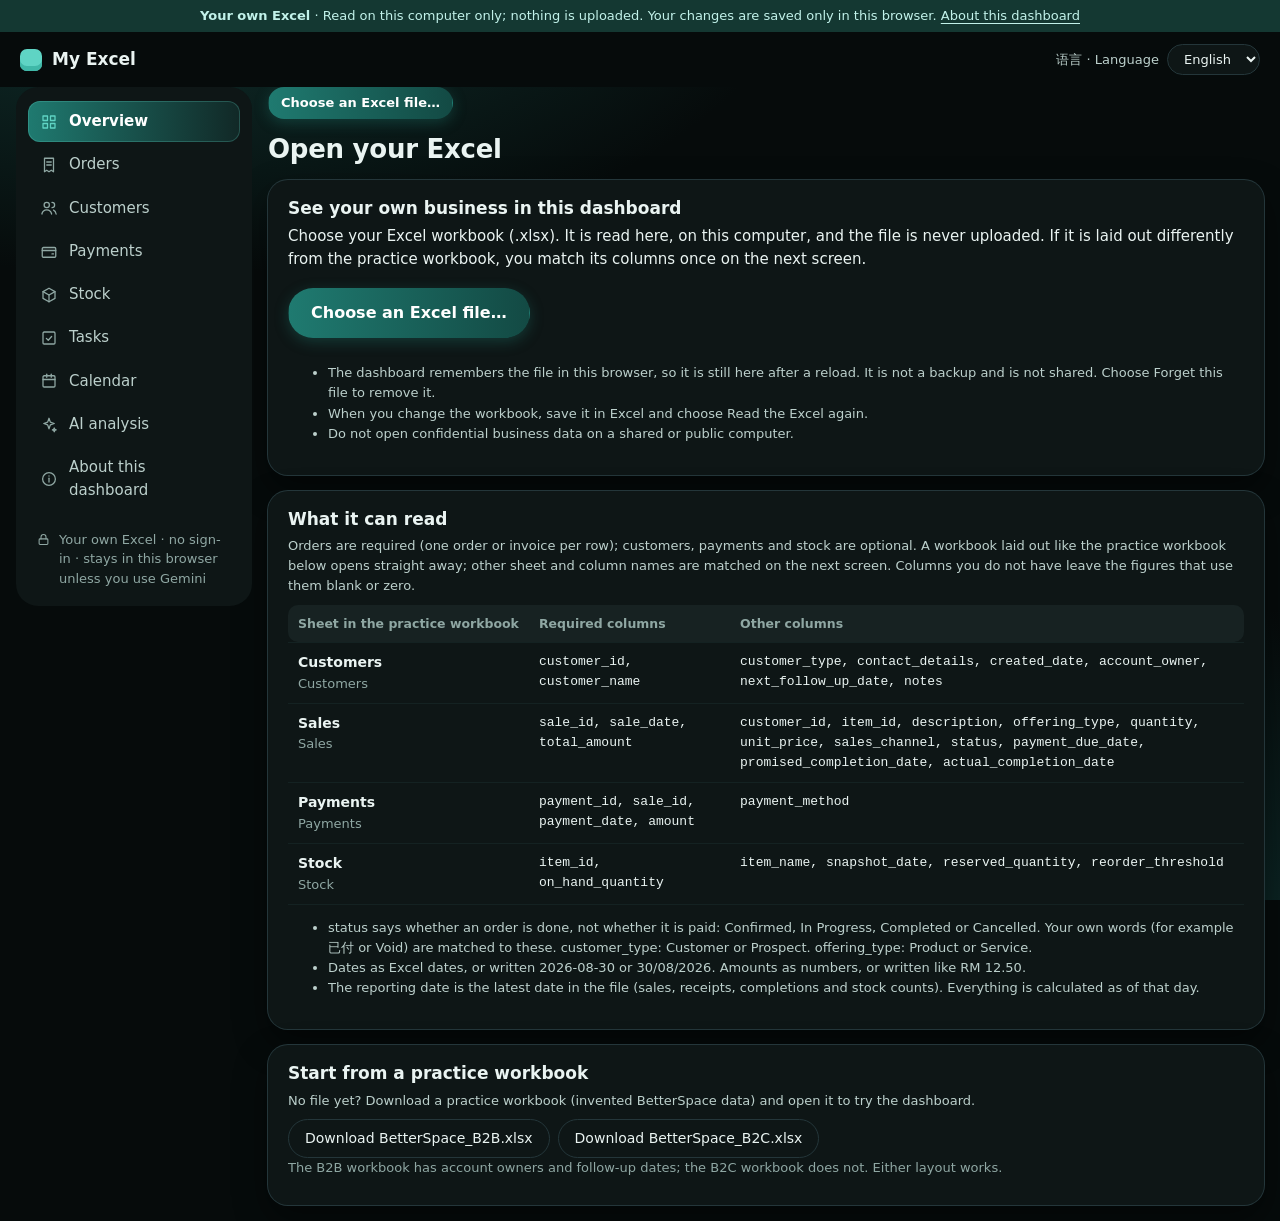
==== commit e0dda991: "Dark teal night theme: soft glows, gradient panels and pills - Near-black canvas with soft teal glow" ====
--- a/src/index.html
+++ b/src/index.html
@@ -8,7 +8,7 @@
 <meta http-equiv="Content-Security-Policy" content="default-src 'none'; script-src 'self'; style-src 'self' 'unsafe-inline'; img-src 'self' data:; connect-src https://generativelanguage.googleapis.com; font-src 'none'; base-uri 'none'; form-action 'none'">
 <meta name="robots" content="noindex">
 <title>Business dashboard</title>
-<meta name="theme-color" content="#050806">
+<meta name="theme-color" content="#060B0B">
 <link rel="stylesheet" href="style.css">
 <link rel="icon" href="data:image/svg+xml,%3Csvg xmlns='http://www.w3.org/2000/svg' viewBox='0 0 32 32'%3E%3Crect width='32' height='32' rx='6' fill='%235A1A2B'/%3E%3Cpath d='M8 22V12M14 22V8M20 22v-7M26 22v-3' stroke='%23B8963E' stroke-width='3' stroke-linecap='round'/%3E%3C/svg%3E">
 </head>
--- a/src/style.css
+++ b/src/style.css
@@ -1,45 +1,45 @@
-/* Business Dashboard Starter — neon-green control-room look (Nov 2026): dark green-black panels with
-   a thin green outline and soft glow on a near-black canvas, neon green for emphasis, a deep green
-   tint for selection, green pill buttons. Dark only by design. Text colours keep at least 4.5:1 contrast on the surface
+/* Business Dashboard Starter — dark teal night look (Nov 2026): near-black canvas with soft teal glows,
+   dark panels with a thin outline, soft teal for emphasis, a deep teal tint for selection,
+   teal gradient pill buttons. Dark only by design. Text colours keep at least 4.5:1 contrast on the surface
    they sit on; chart and calendar colours were lightened for the dark cards (≥ 3:1).
    Gold is decoration only, never text.
    No web fonts: the page must work offline, so it uses the fonts already on the computer. */
 :root {
   color-scheme: dark;
   /* brand */
-  --brand: #39E27A;        /* neon green: emphasis, links, the reporting date */
-  --on-brand: #04140A;     /* text on a --brand fill */
-  --brand-deep: #0E3A22;   /* 深酒红: the dark alert card */
-  --brand-soft: #0F2A1C;   /* deep wine tint: selected menu item, the main figure's card */
-  --brand-ink: #9CF5BE;    /* text on the wine tint */
-  --brand-ink-2: #6FD69A;  /* secondary text on the wine tint */
-  --gold: #1FAA55;         /* 古铜金: decoration only (the logo stripe) */
-  --page: #050806;         /* canvas behind the cards */
-  --surface: #0C1410;      /* cards */
-  --surface-2: #13201A;    /* soft fill: hover, tracks, code, side panel items */
-  --border: #1E3328;       /* hairlines */
-  --warm-grey: #4F6B5B;    /* lines and dashed note outline */
+  --brand: #5FD4C4;        /* soft teal: emphasis, links, the reporting date */
+  --on-brand: #05211D;     /* text on a --brand fill */
+  --brand-deep: #12403A;   /* 深酒红: the dark alert card */
+  --brand-soft: #143832;   /* deep wine tint: selected menu item, the main figure's card */
+  --brand-ink: #C2F2EA;    /* text on the wine tint */
+  --brand-ink-2: #8FD9CC;  /* secondary text on the wine tint */
+  --gold: #3FB8A8;         /* 古铜金: decoration only (the logo stripe) */
+  --page: #060B0B;         /* canvas behind the cards */
+  --surface: #0E1616;      /* cards */
+  --surface-2: #172222;    /* soft fill: hover, tracks, code, side panel items */
+  --border: #24363A;       /* hairlines */
+  --warm-grey: #4E6B66;    /* lines and dashed note outline */
   /* text */
-  --ink: #E6F2EA;          /* body text */
-  --ink-2: #B5CBBE;        /* secondary text */
-  --muted: #86A292;        /* captions */
+  --ink: #EAF4F2;          /* body text */
+  --ink-2: #BCD0CC;        /* secondary text */
+  --muted: #8FA7A3;        /* captions */
   /* buttons */
-  --btn: #39E27A;          /* primary button (light pill) */
-  --btn-hover: #5CF095;
-  --btn-ink: #04140A;      /* text on the primary button */
+  --btn: #1F7A70;          /* primary button (light pill) */
+  --btn-hover: #2A9184;
+  --btn-ink: #FFFFFF;      /* text on the primary button */
   /* charts (≥ 3:1 on the dark card) */
-  --accent: #39E27A;       /* series 1: wine step */
-  --accent-soft: #0F2A1C;
-  --series-2: #B6F09C;     /* series 2: gold step */
-  --series-3: #2CC6C0;     /* blue */
-  --grid: #14231B;
-  --axis: #2A4536;
+  --accent: #5FD4C4;       /* series 1: wine step */
+  --accent-soft: #143832;
+  --series-2: #F2C48F;     /* series 2: gold step */
+  --series-3: #8AA8F7;     /* blue */
+  --grid: #142222;
+  --axis: #2C4A47;
   /* calendar types: tint + text (≥ 7:1 on the tint) + dot */
   --pay-bg: #3A2C12;  --pay-ink: #F5D9A3;  --pay-dot: #E0A040;
   --fol-bg: #2A2342;  --fol-ink: #DCD3F7;  --fol-dot: #9D8AE0;
   --pro-bg: #233019;  --pro-ink: #D3E8BB;  --pro-dot: #7FB34A;
   --task-bg: #172A40; --task-ink: #C4DDF6; --task-dot: #4A90D9;
-  --note-bg: #16211B; --note-ink: #D3E3D9;
+  --note-bg: #141F1E; --note-ink: #D3E6E2;
   --overdue: #F0645A;      /* outline and mark for a past deadline (always with "!") */
   /* status: always shown with a word, never colour alone */
   --good: #6FB866;
@@ -51,13 +51,13 @@
   --critical-fill: #B8321F; /* fill behind white text */
   --radius: 14px;          /* controls and small panels */
   --radius-lg: 20px;       /* cards */
-  --shadow: 0 0 0 1px var(--border), 0 0 24px rgba(57, 226, 122, 0.06);
+  --shadow: 0 0 0 1px var(--border), 0 14px 34px rgba(0, 0, 0, 0.45);
   --nav-w: 236px;
   --font: "Segoe UI Variable Text", "Segoe UI", -apple-system, BlinkMacSystemFont, "PingFang SC", "Microsoft YaHei UI", "Microsoft YaHei", "Noto Sans SC", "Noto Sans CJK SC", "Source Han Sans SC", system-ui, sans-serif;
 }
 
 * { box-sizing: border-box; }
-html, body { margin: 0; background: var(--page); color: var(--ink); font: 15px/1.55 var(--font); -webkit-font-smoothing: antialiased; }
+html, body { margin: 0; background: radial-gradient(1100px 620px at 12% -12%, #123A36 0%, transparent 62%), radial-gradient(900px 640px at 105% 110%, #0D2B2A 0%, transparent 60%), var(--page); background-attachment: fixed; color: var(--ink); font: 15px/1.55 var(--font); -webkit-font-smoothing: antialiased; }
 [hidden] { display: none !important; }
 a { color: var(--brand); text-underline-offset: 3px; }
 h1, h2, h3 { margin: 0 0 8px; line-height: 1.25; color: var(--ink); font-weight: 700; text-wrap: balance; }
@@ -97,7 +97,7 @@
 .segmented button:hover { background: var(--surface-2); }
 /* A long business name (the site's BUSINESS_NAME) is shortened with … on narrow screens; the other labels keep their size. */
 .segmented button.shrink { flex-shrink: 1; min-width: 4em; max-width: 12em; overflow: hidden; text-overflow: ellipsis; white-space: nowrap; }
-.segmented button.active { background: var(--btn); color: var(--btn-ink); font-weight: 600; }
+.segmented button.active { background: linear-gradient(90deg, #1F7A70, #134A44); color: var(--btn-ink); font-weight: 600; }
 .scn-note { font-size: 12.5px; color: var(--muted); }
 .scn-file { display: inline-flex; align-items: center; gap: 8px; font-size: 13px; color: var(--ink); background: var(--surface); border-radius: 999px; padding: 6px 14px; max-width: 300px; white-space: nowrap; }
 .scn-file > span { overflow: hidden; text-overflow: ellipsis; }
@@ -108,12 +108,12 @@
 .sidenav a { display: flex; align-items: center; gap: 11px; padding: 9px 12px; border-radius: 12px; color: var(--ink-2); text-decoration: none; }
 .sidenav a .ico { color: var(--muted); }
 .sidenav a:hover { background: var(--surface-2); }
-.sidenav a.active { background: var(--brand-soft); color: var(--brand-ink); font-weight: 650; }
+.sidenav a.active { background: linear-gradient(90deg, #1F7A70 0%, rgba(31, 122, 112, 0.18) 100%); color: #fff; font-weight: 650; box-shadow: inset 0 0 0 1px rgba(95, 212, 196, 0.25); }
 .sidenav a.active .ico { color: var(--brand); }
 .sidenav a[hidden] { display: none !important; }
 .nav-label { flex: 1; min-width: 0; }
 .nav-label .en { color: var(--muted); font-size: 12px; font-weight: 400; }
-.sidenav a.active .nav-label .en { color: var(--brand-ink-2); }
+.sidenav a.active .nav-label .en { color: #E6FAF6; }
 .sidenav-foot { margin-top: auto; padding: 16px 8px 4px; display: flex; gap: 8px; align-items: flex-start; line-height: 1.5; }
 .sidenav-foot .ico { width: 15px; height: 15px; margin-top: 2px; }
 .count { background: var(--surface-2); border-radius: 999px; padding: 0 8px; font-size: 12px; color: var(--ink-2); font-weight: 600; }
@@ -140,7 +140,7 @@
 a.btn { display: inline-block; text-decoration: none; margin-bottom: 8px; }
 .btn { font: inherit; font-size: 14px; border: 1px solid var(--border); background: var(--surface); color: var(--ink); padding: 8px 16px; border-radius: 999px; cursor: pointer; }
 .btn:hover { background: var(--surface-2); }
-.btn.primary { background: var(--btn); color: var(--btn-ink); border-color: transparent; font-weight: 600; }
+.btn.primary { background: linear-gradient(90deg, #1F7A70, #134A44); color: var(--btn-ink); border-color: transparent; font-weight: 600; box-shadow: 0 4px 14px rgba(31, 122, 112, 0.35); }
 .btn.primary:hover { background: var(--btn-hover); }
 .btn.ghost { background: transparent; }
 .btn.ghost:hover { background: var(--surface); }
@@ -179,7 +179,7 @@
 .tile .delta.up { color: var(--good-text); } .tile .delta.down { color: var(--critical); }
 .tile .foot { font-size: 12.5px; color: var(--muted); margin-top: 2px; }
 /* the main figure: rose card, large wine number; two columns wide on a wide screen */
-.tile.hero { background: var(--brand-soft); padding: 20px 22px; }
+.tile.hero { background: radial-gradient(circle at 85% -10%, rgba(95, 212, 196, 0.32), transparent 58%), linear-gradient(160deg, #163330, #0C1414); padding: 20px 22px; }
 .tile.hero .label, .tile.hero .foot { color: var(--brand-ink-2); }
 .tile.hero .value { color: var(--brand-ink); font-size: 42px; margin: 10px 0 8px; }
 .tile.hero .delta { display: inline-block; background: var(--surface); border-radius: 999px; padding: 3px 12px; font-weight: 600; color: var(--ink-2); }
@@ -188,7 +188,7 @@
 @media (min-width: 1100px) { .overview-tiles { grid-template-columns: repeat(4, minmax(0, 1fr)); } }
 /* something to act on (overdue money, a data problem): the dark wine card */
 .tile.alert { background: var(--brand-deep); }
-.tile.alert .label, .tile.alert .foot { color: #A8F0C4; }
+.tile.alert .label, .tile.alert .foot { color: #BDEFE6; }
 .tile.alert .value { color: #fff; }
 .page-head { display: flex; flex-wrap: wrap; align-items: center; gap: 8px 16px; margin: 4px 0 14px; }
 .page-head h1 { flex: 1 1 auto; margin: 0; }
@@ -227,7 +227,7 @@
 .steps { padding-left: 20px; } .steps li { margin-bottom: 6px; }
 .pill-tabs { display: flex; gap: 6px; flex-wrap: wrap; margin-bottom: 12px; }
 .pill-tabs button { font: inherit; border: 1px solid var(--border); background: var(--surface); padding: 5px 14px; border-radius: 999px; cursor: pointer; color: var(--ink-2); font-size: 13px; }
-.pill-tabs button.active { background: var(--btn); color: var(--btn-ink); border-color: transparent; font-weight: 600; }
+.pill-tabs button.active { background: linear-gradient(90deg, #1F7A70, #134A44); color: var(--btn-ink); border-color: transparent; font-weight: 600; }
 
 /* tasks */
 .task { display: grid; grid-template-columns: 1fr auto; gap: 8px 12px; padding: 14px 0; border-bottom: 1px solid var(--grid); }
@@ -272,9 +272,9 @@
 .cal-dow + .cal-dow, .cal-day:not(:nth-child(7n + 1)) { border-left: 1px solid var(--grid); }
 .cal-day { min-height: 104px; padding: 6px; border-top: 1px solid var(--grid); display: flex; flex-direction: column; gap: 4px; cursor: pointer; min-width: 0; position: relative; }
 .cal-dow + .cal-day, .cal-grid > .cal-day:nth-child(-n + 14) { border-top: 0; }
-.cal-day.weekend { background: #08100B; }
-.cal-day:hover { background: #16261D; }
-.cal-day.selected { background: #173022; box-shadow: inset 0 0 0 2px var(--brand); }
+.cal-day.weekend { background: #0A1111; }
+.cal-day:hover { background: #162A28; }
+.cal-day.selected { background: #133631; box-shadow: inset 0 0 0 2px var(--brand); }
 .cal-day .d { font: inherit; font-size: 13px; font-weight: 650; color: var(--ink); width: 26px; height: 26px; border-radius: 50%; border: 0; background: transparent; display: grid; place-items: center; cursor: pointer; padding: 0; }
 .cal-day.other .d { color: var(--muted); font-weight: 400; }
 .cal-day.today .d { background: var(--brand); color: var(--on-brand); }
@@ -303,7 +303,7 @@
 .cal-more:hover { color: var(--brand); text-decoration: underline; }
 .cal-week { display: grid; grid-template-columns: repeat(7, minmax(0, 1fr)); gap: 8px; }
 .cal-wday { background: var(--surface-2); border-radius: var(--radius); padding: 10px 8px; min-height: 220px; cursor: pointer; min-width: 0; }
-.cal-wday.selected { box-shadow: inset 0 0 0 2px var(--brand); background: #173022; }
+.cal-wday.selected { box-shadow: inset 0 0 0 2px var(--brand); background: #133631; }
 .wd-head { display: flex; flex-direction: column; font-size: 12.5px; font-weight: 650; margin-bottom: 8px; }
 .cal-wday.today .wd-head > span:first-child { color: var(--brand); }
 .cal-list { display: flex; flex-direction: column; gap: 8px; }
@@ -316,7 +316,7 @@
 .ag-sub { margin: 4px 0 14px; }
 .ag-section { font-size: 12.5px; color: var(--muted); margin: 18px 0 10px; }
 .agenda-item { display: flex; gap: 12px; align-items: center; width: 100%; text-align: left; font: inherit; border: 0; background: var(--surface-2); border-radius: 16px; padding: 11px 12px; margin-bottom: 8px; cursor: pointer; color: var(--ink); }
-.agenda-item:hover { background: #16261D; }
+.agenda-item:hover { background: #162A28; }
 .agenda-item.overdue { box-shadow: inset 0 0 0 1.5px var(--overdue); }
 .ai-icon { width: 34px; height: 34px; border-radius: 11px; display: grid; place-items: center; flex: none; background: var(--note-bg); color: var(--note-ink); }
 .agenda-item.t-payment .ai-icon { background: var(--pay-bg); color: var(--pay-ink); }
